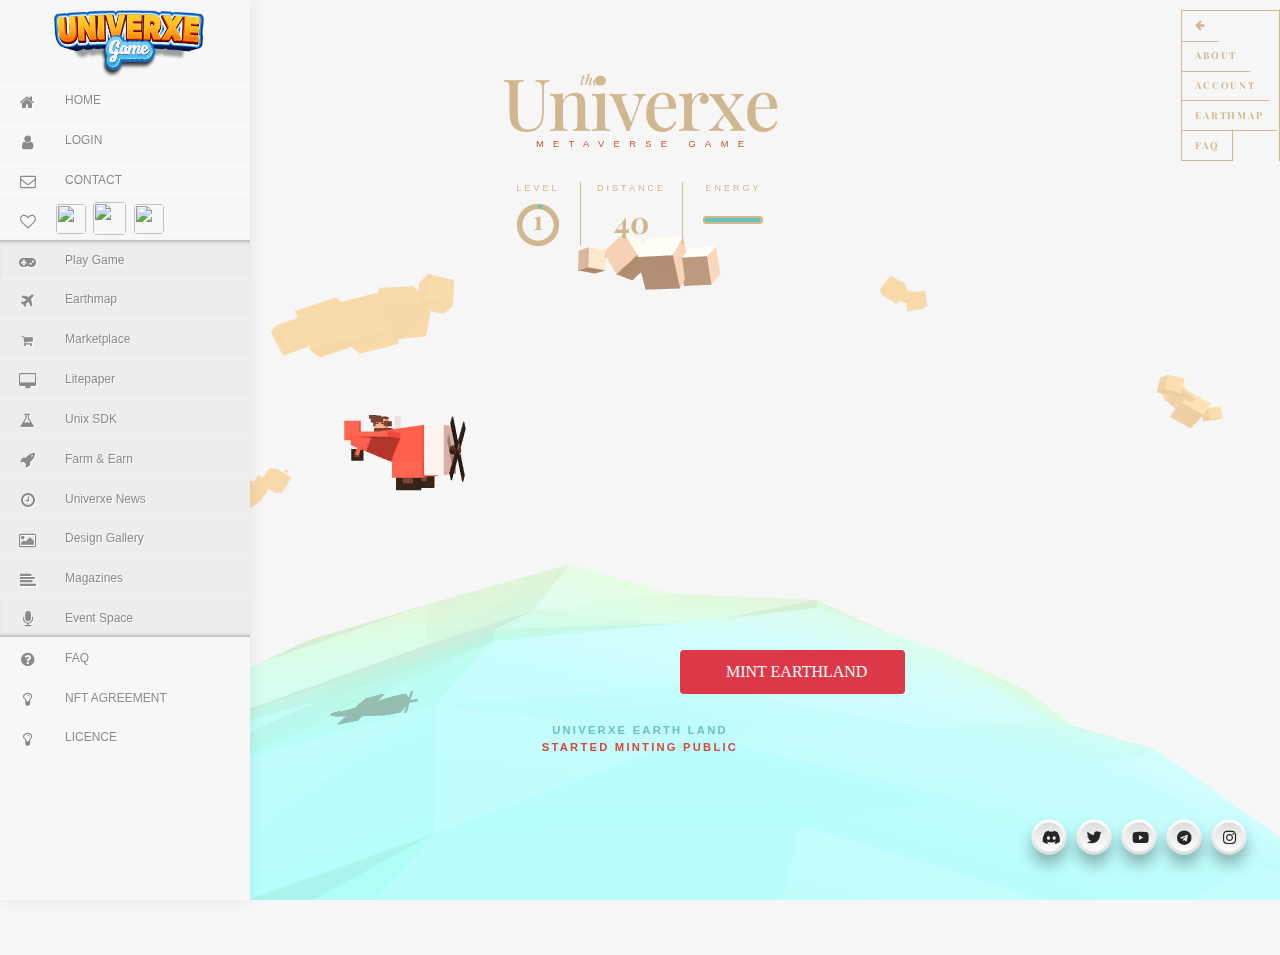
==== index.html @ ec9c9bdd "Update index.html" ====
<!DOCTYPE html>
<html lang="en" >

<head>
 <link rel="stylesheet" href="./styleside.css">

<link rel="stylesheet" href="https://cdnjs.cloudflare.com/ajax/libs/normalize/5.0.0/normalize.min.css">
<link rel="stylesheet" href="./stylecountdown.css">
<link rel="shortcut icon" href="favicon.ico">


<div class="loading wave">

</div>


<link rel="stylesheet" href="loader.min.css">
	<script src="loader.js"></script>


 <script type="text/javascript">
<!--
if (screen.width <= 699) {
document.location = "./mobile";
}
//-->
</script>


<style>
body{overflow:hidden}
h7{color:#fff;font-family:fantasy;font-size:15px}


.title-word {
  animation: color-animation 1s linear infinite;
}

.title-word-1 {
  --color-1: #DF8453;
  --color-2: #3D8DAE;
  --color-3: #E4A9A8;
}

.title-word-2 {
  --color-1: #DBAD4A;
  --color-2: #ACCFCB;
  --color-3: #17494D;
}

.title-word-3 {
  --color-1: #ACCFCB;
  --color-2: #E4A9A8;
  --color-3: #ACCFCB;
}

.title-word-4 {
  --color-1: #3D8DAE;
  --color-2: #DF8453;
  --color-3: #E4A9A8;
}

@keyframes color-animation {
  0%    {color: var(--color-1)}
  32%   {color: var(--color-1)}
  33%   {color: var(--color-2)}
  65%   {color: var(--color-2)}
  66%   {color: var(--color-3)}
  99%   {color: var(--color-3)}
  100%  {color: var(--color-1)}
}

/* Here are just some visual styles. 🖌 */

.container3 {
  display: grid;
  place-items: center;  
  text-align: center;
  height: 100vh
}

.title {
  font-family: "Montserrat", sans-serif;
  font-weight: 800;
  font-size: 0.5vw;
  text-transform: uppercase;position:absolute;top:60%;
}
</style>
 
  
 



</head>
<body>
<div class="loader-body" id="loader"></br></br></br></br></br></br></br></br></br></br></br></br></br><img src="./univerxeloader.gif"width="180" height="105" ></br>

<div class="container3">
  <h2 class="title">
    <span class="title-word title-word-1">Loading</span>
    <span class="title-word title-word-2">Univerxe</span>
    <span class="title-word title-word-3">.</span>
    <span class="title-word title-word-4">.</span>
    <span class="title-word title-word-4">.</span>
  </h2>
</div>

	<div class="loader"></div>
</div>


</body>
<nav class="main-menu">


  
 <div>
 
  </div> 
<div class="settings"></div>
<div class="scrollbar" id="style-1">
      <img src="./img/WITHGAME.png" width="150" height="70" style="margin-left:54px;align-items:center;margin-top:10px">
<ul>
  
<li>                                   
<a href="https://univerxe.io">
<i class="fa fa-home fa-lg"></i>
<span class="nav-text">Home</span>
</a>
</li>   
   
<li>                                 
<a href="./login">
<i class="fa fa-user fa-lg"></i>
<span class="nav-text">Login</span>
</a>
</li>   

    
<li>                                 
<a href="./contact">
<i class="fa fa-envelope-o fa-lg"></i>
<span class="nav-text">Contact</span>
</a>
</li>   
  


 
<li>
<a href="#">
<i class="fa fa-heart-o fa-lg"></i>
                        
<span class="share"> 


<div class="addthis_default_style addthis_32x32_style">
  
<div style="position:absolute;
margin-left: 56px;top:3px;"> 
   
  

  
 <a href="https://www.youtube.com/channel/UC_nDeZQDQQr19UnHxIsxLtw" target="_blank" class="share-popup"><img src="https://findicons.com/files/icons/2794/metro_ui/512/youtube.png" width="30px" height="30px"style="border-radius:4px;margin-right:3px"></a>

   <a href="https://twitter.com/TheUniverxeGame" target="_blank" class="share-popup"><img src="https://pnggrid.com/wp-content/uploads/2021/07/Twitter-Logo-Square.png" width="33px" height="33px" style="border-radius:4px;margin-right:3px"></a>

   


<a href="https://instagram.com/univerxegame" target="_blank" class="share-popup"><img src="https://seeklogo.com/images/I/instagram-logo-3EDAAFAF47-seeklogo.com.png" width="30px" height="30px"style="border-radius:4px;margin-right:3px"></a>   
  
  
  
</div>

                       
                            
                              
                            
                          
                        </span>
                        <span class="twitter"></span>
                        <span class="google"></span>
                        <span class="fb-like">  

                       
                        </span>
                        <span class="nav-text">
                        </span>
                        
                    </a>

</li>
                            

  
  
</li>
<li class="darkerlishadow">




<a href="https://play.univerxe.io">
<i class="fa fa-gamepad fa-lg"></i>
<span class="nav-text">Play Game</span>
</a>
</li>

  

<li class="darkerli">
<a href="./earthmap">
<i class="fa fa-plane fa-lg"></i>
<span class="nav-text">Earthmap</span>
</a>
</li>
  
<li class="darkerli">
<a href="./marketplace">
<i class="fa fa-shopping-cart"></i>
 <span class="nav-text">Marketplace</span>
</a>
</li>
  
  
  
  
  <li class="darkerli">
<a href="http://univerxe.org">
<i class="fa fa-desktop fa-lg"></i>
<span class="nav-text">Litepaper</span>
</a>
</li>
  
  
  
  
  
  
  
  
  
  
  


<li class="darkerli">
<a href="./unix">
<i class="fa fa-flask fa-lg"></i>
<span class="nav-text">Unix SDK</span>
</a>
</li>
  
  
  <li class="darkerli">
<a href="./farm">
<i class="fa fa-rocket fa-lg"></i>
<span class="nav-text">Farm & Earn</span>
</a>
</li>
  
  <li class="darkerli">
<a href="http://medium.com/@univerxe">
<i class="fa fa-clock-o fa-lg"></i>
<span class="nav-text">Univerxe News</span>
</a>
</li>
 
  
  
<li class="darkerli">
<a href="http://univerxe.org/gallery">
<i class="fa fa-picture-o fa-lg"></i>
<span class="nav-text">Design Gallery</span>
</a>
</li>

<li class="darkerli">
<a href="http://univerxe.org/magazine">
<i class="fa fa-align-left fa-lg"></i>
<span class="nav-text">Magazines
</span>
</a>
</li>
  

   
<li class="darkerlishadowdown">


<a href="http://discord.gg/univerxe">
<i class="fa fa-microphone fa-lg"></i>
<span class="nav-text">Event Space</span>
</a>
</li>





  
</ul>

  
<li>
                                   
<a href="./faq">
<i class="fa fa-question-circle fa-lg"></i>
<span class="nav-text">FAQ</span>
</a>
</li>   
    
  
<ul class="logout">
<li>
                   <a href="./agreement">
                         <i class="fa fa-lightbulb-o fa-lg"></i>
                        <span class="nav-text">
                            NFT AGREEMENT 
                        </span>
                        
                    </a>
</li>  
</ul>
	<ul class="logout">
<li>
                   <a href="./license">
                         <i class="fa fa-lightbulb-o fa-lg"></i>
                        <span class="nav-text">
                           Licence 
                        </span>
                        
                    </a>
</li>  
</ul>
        </nav>
        
  

	
	

	<meta name="viewport" content="width=device-width, initial-scale=1"><link rel='stylesheet' href='https://cdnjs.cloudflare.com/ajax/libs/font-awesome/5.15.1/css/all.min.css'>
	
	
<link rel="stylesheet" type="text/css" href="https://netdna.bootstrapcdn.com/font-awesome/4.0.3/css/font-awesome.css" rel="stylesheet">



  <link rel='stylesheet' href='https://cdnjs.cloudflare.com/ajax/libs/twitter-bootstrap/4.4.1/css/bootstrap.min.css'>
<link rel="stylesheet" href="./stylesocial.css">



		<title>Univerxe Game : The Next Level Play to Earn Web3 Game</title>
		<meta name="description" content="Univerxe Game, Aptos Metaverse Game, Aptos NFT, Metaverse" />
		<meta name="keywords" content="Univerxe Game, Aptos Metaverse Game, Aptos NFT, Metaverse" />
		<meta name="author" content="Univerxe Developers" />
		<link rel="shortcut icon" href="favicon.ico">
		<link href='https://fonts.googleapis.com/css?family=Playfair+Display:400,700,700italic' rel='stylesheet' type='text/css'>
		<link rel="stylesheet" type="text/css" href="css/demo.css" />
		<link rel="stylesheet" type="text/css" href="css/game.css" />
		<script type="text/javascript" src="js/TweenMax.min.js"></script>
		<script type="text/javascript" src="js/three.min.js"></script>
		<script type="text/javascript" src="js/game.js" /></script>
		<!--[if IE]>
		  <script src="http://html5shiv.googlecode.com/svn/trunk/html5.js"></script>
		<![endif]-->
		<script type="text/javascript">
var _gaq = _gaq || [];
_gaq.push(['_setAccount', 'UA-7243260-2']);
_gaq.push(['_trackPageview']);
(function() {
var ga = document.createElement('script'); ga.type = 'text/javascript'; ga.async = true;
ga.src = ('https:' == document.location.protocol ? 'https://ssl' : 'http://www') + '.google-analytics.com/ga.js';
var s = document.getElementsByTagName('script')[0]; s.parentNode.insertBefore(ga, s);
})();
</script>


<audio autoplay="true" src="./bg.mp3"> 
</audio>



	</head>
	<body>
	
	
	
	


		<magic><a href="https://www.launchmynft.io/collections/0x5ed8a4244fb0a12dc7ace3d8dcc17563d745eb2a09d9c426332c416dd5b4e99c/cJtHOXqK4tEqIKJDMIUf">&nbsp;&nbsp;&nbsp;&nbsp;&nbsp;&nbsp;&nbsp;&nbsp;&nbsp;MINT EARTHLAND&nbsp;&nbsp;&nbsp;&nbsp;&nbsp;&nbsp;&nbsp;</a></magic>
			
					

			<style>
			magic{;z-index:9;font-family:fantasy;}
			magic a{font-size:16px;background-image: linear-gradient(315deg, #4dccc6 0%, #96e4df 74%);background:#db3947;padding:10px;border-radius:4px;color:#fff;z-index:9;position:absolute;margin-top:650px;margin-left:680px;transition: all 0.9s ease;border:0px solid #fff;}
			magic a:hover{background:#ba2935;text-decoration:none;color:#ffk;transition: all 0.9s ease;}

}
			</style>
	
	
	
	<!-- partial:index.partial.html -->
<script>console.clear();</script>
<!-- partial -->
  <script src='https://cdn.rawgit.com/vuejs/vue/v1.0.24/dist/vue.js'></script>
<script src='https://cdnjs.cloudflare.com/ajax/libs/moment.js/2.15.1/moment.min.js'></script><script  src="./scriptcountdown.js"></script>
	

	
	
	
	
	
	
		<div class="game-holder" id="gameHolder">
		<img src="img/WITHGAME.png" width="0" height="0">
		

	
		
		
		
			<div class="header">
			
				<h1><span>the</span>Univerxe</h1>
				<h2>Metaverse Game</h2>
				<div class="score" id="score">
					<div class="score__content" id="level">
						<div class="score__label">level</div>
						<div class="score__value score__value--level" id="levelValue">1</div>
						<svg class="level-circle" id="levelCircle" viewbox="0 0 200 200">
							<circle id="levelCircleBgr" r="80" cx="100" cy="100" fill="none" stroke="#d1b790" stroke-width="24px" />
							<circle id="levelCircleStroke" r="80" cx="100" cy="100" fill="none" #f25346 stroke="#68c3c0" stroke-width="14px" stroke-dasharray="502" />
						</svg>
					</div>
					<div class="score__content" id="dist">
						<div class="score__label">distance</div>
						<div class="score__value score__value--dist" id="distValue">000</div>
					</div>
					<div class="score__content" id="energy">
						<div class="score__label">energy</div>
						<div class="score__value score__value--energy" id="energyValue">
							<div class="energy-bar" id="energyBar"></div>
						</div>
					</div>
				</div>
			</div>
			<div class="world" id="world"></div></br></br>
			<div class="message message--replay" id="replayMessage">YOU ARE LOST </div>
			<div class="message message--instructions" id="instructions">UNIVERXE EARTH LAND<span>STARTED MINTING PUBLIC
			</span></div>
			

		
			
			
<!-- partial:index.partial.html -->
<paru>
<ul>
  <li><a href="https://discord.gg/univerxe"><i class="fab fa-discord" aria-hidden="true"></i></a></li>
  <li><a href="https://twitter.com/TheUniverxeGame"><i class="fab fa-twitter" aria-hidden="true"></i></a></li>
  <li><a href="https://www.youtube.com/channel/UC_nDeZQDQQr19UnHxIsxLtw"><i class="fab fa-youtube" aria-hidden="true"></i></a></li>
  <li><a href="#"><i class="fab fa-telegram" aria-hidden="true"></i></a></li>
  <li><a href="https://instagram.com/univerxegame"><i class="fab fa-instagram" aria-hidden="true"></i></a></li>
</ul></paru>
<!-- partial -->





		</div>
		<!-- Demo links -->
		<nav class="meta">
			<a class="codrops-icon codrops-icon--prev" href="http://univerxe.io" title="Previous Demo"><span>Previous Demo</span></a>
			
			<a class="demo-link" href="https://univerxe.org">ABOUT</a>
			<a class="demo-link" href="./login">ACCOUNT</a>
			
			<a class="demo-link" href="./earthmap">EARTHMAP</a>
			<a class="demo-link" href="./faq">FAQ</a>
		</nav>
		<div class="partisan">
			
			
				
				<h5 class="partisan__title">© 2022 UNIVERXE.IO</h5>
			</a>
		</div>
	</body>
</html>
---- styleside.css ----
body
{
  margin:0px;
  padding:0px;
	font-family: "Open Sans", arial;
	background:url('https://static.tumblr.com/94eb957a00fd03c0c2f7d26decd71578/u1rhacw/osAmyyh1q/tumblr_static_tumblr_static_gaussian_blur_gradient_desktop_1680x943_wallpaper-393751.jpg');
	color:#fff;
	font-weight:300;

}


@import url(//netdna.bootstrapcdn.com/font-awesome/4.0.3/css/font-awesome.css);
}
@import url(https://fonts.googleapis.com/css?family=Titillium+Web:300);

.logo{
  
}

.settings {
  
  
  float:left;
  background:url( https://s3.postimg.org/bqfooag4z/startific.jpg);
  background-repeat:no-repeat;
  width:250px;
  margin:0px;
 text-align: center;
font-size:20px;
font-family: 'Strait', sans-serif;

}






/* ScrolBar  */
.scrollbar
{

height: 90%;
width: 100%;
overflow-y: hidden;
overflow-x: hidden;
}

.scrollbar:hover
{

height: 90%;
width: 100%;
overflow-y: scroll;
overflow-x: hidden;
}

/* Scrollbar Style */ 



#style-1::-webkit-scrollbar-track
{
border-radius: 2px;
}

#style-1::-webkit-scrollbar
{
width: 5px;
background-color: #F7F7F7;
}

#style-1::-webkit-scrollbar-thumb
{
border-radius: 10px;
-webkit-box-shadow: inset 0 0 6px rgba(0,0,0,.3);
background-color: #BFBFBF;
}
/* Scrollbar End */ 




.fa-lg {
font-size: 1em;
  
}
.fa {
position: relative;
display: table-cell;
width: 55px;
height: 36px;
text-align: center;
top:12px; 
font-size:20px;

}



.main-menu:hover, nav.main-menu.expanded {
width:250px;
overflow:hidden;
opacity:1;

}

.main-menu {
background:#F7F7F7;
position:fixed;
top:0;
bottom:0;
height:100%;
left:0;
width:55px;
overflow:hidden;
-webkit-transition:width .2s linear;
transition:width .2s linear;
-webkit-transform:translateZ(0) scale(1,1);
box-shadow: 1px 0 15px rgba(0, 0, 0, 0.07);
  opacity:0.3;
  z-index:99;
}
.main-menu  img{opacity:1;}

.main-menu>ul {
margin:7px 0;

}

.main-menu li {
position:relative;
display:block;
width:250px;
  


}

.main-menu li>a {
position:relative;
width:255px;
display:table;
border-collapse:collapse;
border-spacing:0;
color:#8a8a8a;
font-size: 12px;
text-decoration:none;
-webkit-transform:translateZ(0) scale(1,1);
-webkit-transition:all .14s linear;
transition:all .14s linear;
font-family: 'Strait', sans-serif;
border-top:1px solid #f2f2f2;

text-shadow: 1px 1px 1px  #fff;  
}



.main-menu .nav-icon {
  
position:relative;
display:table-cell;
width:55px;
height:36px;
text-align:center;
vertical-align:middle;
font-size:18px;

}

.main-menu .nav-text  {
   
position:relative;
display:table-cell;
vertical-align:middle;
width:190px;
font-family: 'Titillium Web', sans-serif;
}

.main-menu .share {
}



.main-menu .fb-like {

left: 180px;
position:absolute;
top: 15px;
}

.main-menu>ul.logout {
position:absolute;
left:0;
bottom:0;
  
}

.no-touch .scrollable.hover {
overflow-y:hidden;

}

.no-touch .scrollable.hover:hover {
overflow-y:auto;
overflow:visible;
  
}


/* Logo Hover Property */


.settings:hover, settings:focus {   
  background:url( https://s17.postimg.org/74cl7s05b/logo_hover.jpg);
  -webkit-transition: all 0.2s ease-in-out, width 0, height 0, top 0, left 0;
-moz-transition: all 0.2s ease-in-out, width 0, height 0, top 0, left 0;
-o-transition: all 0.2s ease-in-out, width 0, height 0, top 0, left 0;
transition: all 0.2s ease-in-out, width 0, height 0, top 0, left 0; 
}

.settings:active, settings:focus {   
  background:url( https://s3.postimg.org/bqfooag4z/startific.jpg);
  -webkit-transition: all 0.1s ease-in-out, width 0, height 0, top 0, left 0;
-moz-transition: all 0.1s ease-in-out, width 0, height 0, top 0, left 0;
-o-transition: all 0.1s ease-in-out, width 0, height 0, top 0, left 0;
transition: all 0.1s ease-in-out, width 0, height 0, top 0, left 0; 
}


a:hover,a:focus {
text-decoration:none;
border-left:0px solid #F7F7F7;



}

nav {
-webkit-user-select:none;
-moz-user-select:none;
-ms-user-select:none;
-o-user-select:none;
user-select:none;
  
}

nav ul,nav li {
outline:0;
margin:0;
padding:0;
text-transform: uppercase;
}




/* Darker element side menu Start*/


.darkerli
{
background-color:#ededed;
text-transform:capitalize;  
}

.darkerlishadow
{
background-color:#ededed;
text-transform:capitalize;  
-webkit-box-shadow: inset 0px 5px 5px -4px rgba(50, 50, 50, 0.55);
-moz-box-shadow:    inset 0px 5px 5px -4px rgba(50, 50, 50, 0.55);
box-shadow:         inset 0px 5px 5px -4px rgba(50, 50, 50, 0.55);
}


.darkerlishadowdown
{
background-color:#ededed;
text-transform:capitalize;  
-webkit-box-shadow: inset 0px -4px 5px -4px rgba(50, 50, 50, 0.55);
-moz-box-shadow:    inset 0px -4px 5px -4px rgba(50, 50, 50, 0.55);
box-shadow:         inset 0px -4px 5px -4px rgba(50, 50, 50, 0.55);
}

/* Darker element side menu End*/




.main-menu li:hover>a,nav.main-menu li.active>a,.dropdown-menu>li>a:hover,.dropdown-menu>li>a:focus,.dropdown-menu>.active>a,.dropdown-menu>.active>a:hover,.dropdown-menu>.active>a:focus,.no-touch .dashboard-page nav.dashboard-menu ul li:hover a,.dashboard-page nav.dashboard-menu ul li.active a {
color:#fff;
background-color:#00bbbb;
text-shadow: 0px 0px 0px; 
}
.area {
float: left;
background: #e2e2e2;
width: 100%;
height: 100%;
}
@font-face {
  font-family: 'Titillium Web';
  font-style: normal;
  font-weight: 300;
  src: local('Titillium WebLight'), local('TitilliumWeb-Light'), url(http://themes.googleusercontent.com/static/fonts/titilliumweb/v2/anMUvcNT0H1YN4FII8wpr24bNCNEoFTpS2BTjF6FB5E.woff) format('woff');
}
---- stylecountdown.css ----
.flip-clock {
  text-align: center;
  perspective: 600px;
  margin: 0 auto;position:absolute;margin-top:608px;margin-left:678px;
}
.flip-clock *,
.flip-clock *:before,
.flip-clock *:after {
  box-sizing: border-box;
}
.flip-clock__piece {
  display: inline-block;
  margin: 0 0.2vw;
}
@media (min-width: 1000px) {
  .flip-clock__piece {
    margin: 0 5px;
  }
}
.flip-clock__slot {
  font-size: 1rem;
  line-height: 1.5;
  display: block;
  /*
  //position: relative;
  //top: -1.6em;
  z-index: 10;
  //color: #FFF;
*/
}
.flip-card {
  display: block;
  position: relative;
  padding-bottom: 0.72em;
  font-size: 2.25rem;
  line-height: 0.95;
}
@media (min-width: 1000px) {
  .flip-clock__slot {
    font-size: 0.5rem;color:#134
  }
  .flip-card {
    font-size: 1.2rem;color:#fff
  }
}
/*////////////////////////////////////////*/
.flip-card__top,
.flip-card__bottom,
.flip-card__back-bottom,
.flip-card__back::before,
.flip-card__back::after {
  display: block;
  height: 0.72em;
  color: #ccc;
  background: #222;
  padding: 0.23em 0.25em 0.4em;
  border-radius: 0.15em 0.15em 0 0;
  backface-visiblity: hidden;
  transform-style: preserve-3d;
  width: 1.8em;
}
.flip-card__bottom,
.flip-card__back-bottom {
  color: #FFF;
  position: absolute;
  top: 50%;
  left: 0;
  border-top: solid 1px #000;
  background: #393939;
  border-radius: 0 0 0.15em 0.15em;
  pointer-events: none;
  overflow: hidden;
  z-index: 2;
}
.flip-card__back-bottom {
  z-index: 1;
}
.flip-card__bottom::after,
.flip-card__back-bottom::after {
  display: block;
  margin-top: -0.72em;
}
.flip-card__back::before,
.flip-card__bottom::after,
.flip-card__back-bottom::after {
  content: attr(data-value);
}
.flip-card__back {
  position: absolute;
  top: 0;
  height: 100%;
  left: 0%;
  pointer-events: none;
}
.flip-card__back::before {
  position: relative;
  overflow: hidden;
  z-index: -1;
}
.flip .flip-card__back::before {
  z-index: 1;
  -webkit-animation: flipTop 0.3s cubic-bezier(0.37, 0.01, 0.94, 0.35);
          animation: flipTop 0.3s cubic-bezier(0.37, 0.01, 0.94, 0.35);
  -webkit-animation-fill-mode: both;
          animation-fill-mode: both;
  transform-origin: center bottom;
}
.flip .flip-card__bottom {
  transform-origin: center top;
  -webkit-animation-fill-mode: both;
          animation-fill-mode: both;
  -webkit-animation: flipBottom 0.6s cubic-bezier(0.15, 0.45, 0.28, 1);
          animation: flipBottom 0.6s cubic-bezier(0.15, 0.45, 0.28, 1);
}
@-webkit-keyframes flipTop {
  0% {
    transform: rotateX(0deg);
    z-index: 2;
  }
  0%,
  99% {
    opacity: 1;
  }
  100% {
    transform: rotateX(-90deg);
    opacity: 0;
  }
}
@keyframes flipTop {
  0% {
    transform: rotateX(0deg);
    z-index: 2;
  }
  0%,
  99% {
    opacity: 1;
  }
  100% {
    transform: rotateX(-90deg);
    opacity: 0;
  }
}
@-webkit-keyframes flipBottom {
  0%,
  50% {
    z-index: -1;
    transform: rotateX(90deg);
    opacity: 0;
  }
  51% {
    opacity: 1;
  }
  100% {
    opacity: 1;
    transform: rotateX(0deg);
    z-index: 5;
  }
}
@keyframes flipBottom {
  0%,
  50% {
    z-index: -1;
    transform: rotateX(90deg);
    opacity: 0;
  }
  51% {
    opacity: 1;
  }
  100% {
    opacity: 1;
    transform: rotateX(0deg);
    z-index: 5;
  }
}
---- loader.min.css ----
.loader-body{width:100%;height:100vh;background-color:#fac9bb;z-index:99999999;position:fixed;z-index:9999;visibility:visible;top:0;left:0;text-align:center;justify-content:center;align-content:center;transition:1s all}.loader{z-index:9999999;width:0px;height:0px;border:0px solid #fff;border-radius:50%;position:fixed;
	/*change color of border*/ border-top-color:red;transform:translate(-50%,-50%);top:50%;left:50%;-webkit-animation:1s spin infinite linear;-o-animation:1s spin infinite linear;animation:1s spin infinite linear}.loader-body.done{visibility:hidden;opacity:0}@keyframes spin{from{transform:translate(-50%,-50%) rotate(0)}to{transform:translate(-50%,-50%) rotate(360deg)}}
---- stylesocial.css ----
paru ul {
  position:fixed;
  top:93%;
  left:89%;
  transform: translate(-50%, -50%);
  margin:0;
  padding:0;
  display:flex;
}

paru ul li {
  list-style: none;
}

paru ul li a {
  position: relative;
  width:35px;
  height:35px;
  display:block;
  text-align:center;
  margin:0 5px;
  border-radius: 50%;
  padding: 3px;
  box-sizing: border-box;
  text-decoration:none;
  box-shadow: 0 10px 15px rgba(0,0,0,0.3);
  background: linear-gradient(0deg, #ddd, #fff);
  transition: .5s;font-size:10px;
}

paru ul li a:hover {
  box-shadow: 0 2px 5px rgba(0,0,0,0.3);
  text-decoration:none;
}

paru ul li a .fab {
  widht: 100%;
  height:100%;
  display:block;
  background: linear-gradient(0deg, #fff, #ddd);
  border-radius: 50%;
  padding:7px;
  font-size:15px;
  color: #262626;
  transition: .5s;
}

paru ul li:nth-child(1) a:hover .fab {
  color: #3b5998;
}

paru ul li:nth-child(2) a:hover .fab {
  color: #00aced;
}

paru ul li:nth-child(3) a:hover .fab {
  color: #dd4b39;
}

paru ul li:nth-child(4) a:hover .fab {
  color: #007bb6;
}

paru ul li:nth-child(5) a:hover .fab {
  color: #e4405f;
}
---- css/demo.css ----
@font-face {
	font-family: 'codropsicons';
	font-weight: normal;
	font-style: normal;
	src: url('../fonts/codropsicons/codropsicons.eot');
	src: url('../fonts/codropsicons/codropsicons.eot?#iefix') format('embedded-opentype'), url('../fonts/codropsicons/codropsicons.woff') format('woff'), url('../fonts/codropsicons/codropsicons.ttf') format('truetype'), url('../fonts/codropsicons/codropsicons.svg#codropsicons') format('svg');
}

*,
*::after,
*::before {
	-webkit-box-sizing: border-box;
	box-sizing: border-box;
}

body {
	font-family: 'Avenir Next', Avenir, 'Helvetica Neue', Helvetica, Arial, sans-serif;
	margin: 0;
	color: #444;
	background: #f6f6f6;
}

a {
	text-decoration: none;
	color: #d1b790;
	outline: none;
}

a:hover,
a:focus {
	color: #bba077;
	outline: none;
}


/* Top Navigation Style */

.meta {
	font-size: 0.60em;
	line-height: 1;
	position: absolute;
	top: 1em;
	left: 123em;
	display: -webkit-flex;
	display: flex;
	-webkit-flex-wrap: wrap;
	flex-wrap: wrap;
	white-space: nowrap;
	border-top: 1px solid #d1b790;
}

.meta::after {
	content: '';
	position: absolute;
	top: 0;
	right: 0;
	width: 1px;
	height: 100%;
	background: #d1b790;
}

.meta a {
	display: block;
	padding: 1em 1.35em;
	border: 1px solid #d1b790;
	border-top: 0;
}
.meta a:hover{text-decoration:none;font-weight:bold}


.meta a:not(:last-child) {
	border-right: 0;
}

.codrops-icon {
	width: 4em;
}

.codrops-icon span {
	display: none;
}

.codrops-icon::before {
	font-family: 'codropsicons';
	font-size: 1.15em;
	font-weight: normal;
	font-style: normal;
	font-variant: normal;
	line-height: 1;
	text-transform: none;
	speak: none;
	-webkit-font-smoothing: antialiased;
}

.codrops-icon--drop::before {
	content: '\e001';
	color: #09c;
}

.codrops-icon--prev::before {
	content: '\e004';
}


/* Demo links */

.demo-link {
	font-family: 'Playfair Display';
	font-weight: bold;
	text-align: center;
	letter-spacing: 0.2em;
	text-transform: uppercase;
}

.demo-link--current {
	color: #bba077;
}

@media screen and (max-width:40em) {
	.meta {
		right: 1em;
	}
	.demo-link {
		-webkit-flex: 1;
		flex: 1;
	}
}

/* Styles for sponsor */
body #cdawrap { top: auto; right: auto; bottom: 12px; left: 12px; border: 1px solid #d1b790; background: none; }
.partisan { position: absolute; bottom: 0; left: 0; width: 32em; padding: 2.5em 4.5em 1.5em 4.5em; }
.partisan__bg { position: absolute; bottom: 0; left: 0; width: 100%; height: 100%; pointer-events: none; opacity: 0.5; }
.partisan__link { position: relative; display: -webkit-flex; display: flex; -webkit-justify-content: center; justify-content: center; -webkit-align-items: center; align-items: center; }
.partisan__img, .partisan__title { opacity: 0.85; -webkit-transition: opacity 0.1s; transition: opacity 0.1s; }
.partisan__link:hover .partisan__img, .partisan__link:hover .partisan__title { opacity: 1; }
.partisan__img { max-width: 42%; }
.partisan__title { font-family: system-ui;  position: relative; margin: 0.5em 0 0 0.85em; color: #fff;font-size:10px }
.partisan__title::before { content: 'Sponsored by:'; font-size: 0.5em; font-weight: bold; position: absolute; bottom: 100%; left: 0; padding: 0 0 1em 0; letter-spacing: 0.25em; text-transform: uppercase; color: #95a534; }
@media screen and (max-width:80em) {
	.partisan { font-size: 76%; }
	.partisan__title::before { font-size: 0.25em; }
}
@media screen and (max-width:60em) {
	.game-holder .message--instructions { bottom: 5.5em; }
	.partisan { width: 100%; height: auto; padding: 1.75em 0.5em 0.5em; text-align: center; background: rgba(190, 215, 48, 0.5); }
	.partisan__bg { display: none; }
	.partisan__img { display: none; }
	.partisan__title { margin: 0; }
	.partisan__title::before { width: 100%; padding: 0 0 0.25em; }
}
---- css/game.css ----
.game-holder {
	
	width: 100%;
	height: 100%;
	
	background: url("https://mir-s3-cdn-cf.behance.net/project_modules/fs/00e5e810218663.58bec04f061fd.jpg")no-repeat   ;
	  -webkit-background-size: cover;
  -moz-background-size: cover;
  -o-background-size: cover;
  background-size: cover;z-index:99999
  
}
.game-holder img{margin-top:15px;margin-left:15px;position:absolute;}
.world {
	
	overflow: hidden;
	width: 100%;
	height: 100%;
	z-index:0;
}

.header {
	position: absolute;
	top: 8vh;
	left: 0;
	width: 100%;
	text-align: center;
	pointer-events: none;
}

.header h1 {
	font-family: 'Playfair Display';
	font-size: 4.5em;
	line-height: 1;
	margin: 0;
	letter-spacing: -0.025em;
	color: #d1b790;
}

.header h1 span {
	font-size: 0.2em;
	font-style: italic;
	display: block;
	margin: 0 0 -1.5em -7em;
	letter-spacing: 0px;
}

.header h2 {
	font-size: 0.585em;
	margin: 0.25em 0;
	white-space: nowrap;
	text-indent: 1em;
	letter-spacing: 1em;
	text-transform: uppercase;
	color: #d6483b;
}

.score {
	width: 100%;
	margin: 2em 0 0;
	text-align: center;
	white-space: nowrap;
}

.score__content {
	position: relative;
	display: inline-block;
	padding: 0 1em;
	vertical-align: top;
}

.score__content:nth-child(2) {
	border-right: 1px solid #d1b790;
	border-left: 1px solid #d1b790;
}

.score__label {
	font-size: 9px;
	position: relative;
	margin: 0 0 0.5em 0;
	text-align: center;
	letter-spacing: 3px;
	text-transform: uppercase;
	color: #d1b790;
}

.score__value {
	font-family: 'Playfair Display';
	font-weight: bold;
	color: #d1b790;
}

.score__value--level {
	font-size: 26px;
}

.score__value--dist {
	font-size: 30px;
}

.level-circle {
	position: absolute;
	left: 50%;
	width: 46px;
	margin: -37px 0 0 -23px;
	-webkit-transform: rotate(-90deg);
	transform: rotate(-90deg);
}

.score__value--energy {
	position: relative;
	width: 60px;
	height: 8px;
	margin-top: 20px;
	border-radius: 3px;
	background-color: #d1b790;
}

.energy-bar {
	position: absolute;
	top: 0;
	right: 0;
	bottom: 0;
	left: 0;
	margin: 2px;
	background-color: #f25346;
	-webkit-animation-name: none;
	animation-name: none;
	-webkit-animation-duration: 150ms;
	animation-duration: 150ms;
	-webkit-animation-iteration-count: infinite;
	animation-iteration-count: infinite;
}

.message {
	font-weight: bold;
	position: absolute;
	left: 0;
	width: 100%;
	text-align: center;
	text-transform: uppercase;
	pointer-events: none;
}

.message--replay {
	font-size: 1.15vw;
	bottom: 40vh;
	display: none;
	text-indent: 0.5em;
	letter-spacing: 0.5em;
	color: #d1b790;
}

.message--instructions {
	
	font-size: 0.70em;
	bottom: 16vh;
	letter-spacing: 0.2em;
	color: #68c3c0;
}

.message--instructions span {
	display: block;
	color: #d6483b;
	white-space: nowrap;
}

@-webkit-keyframes blinking {
	0% { opacity: 1; }
	50% { opacity: 0; }
	100% { opacity: 1; }
}

@keyframes blinking {
	0% { opacity: 1; }
	50% { opacity: 0; }
	100% { opacity: 1; }
}

@media screen and (max-width: 40em) {
	.header {
		font-size: 0.75em;
		top: 6.5em;
	}
	.header h2 {
		letter-spacing: 0.65em;
	}
}
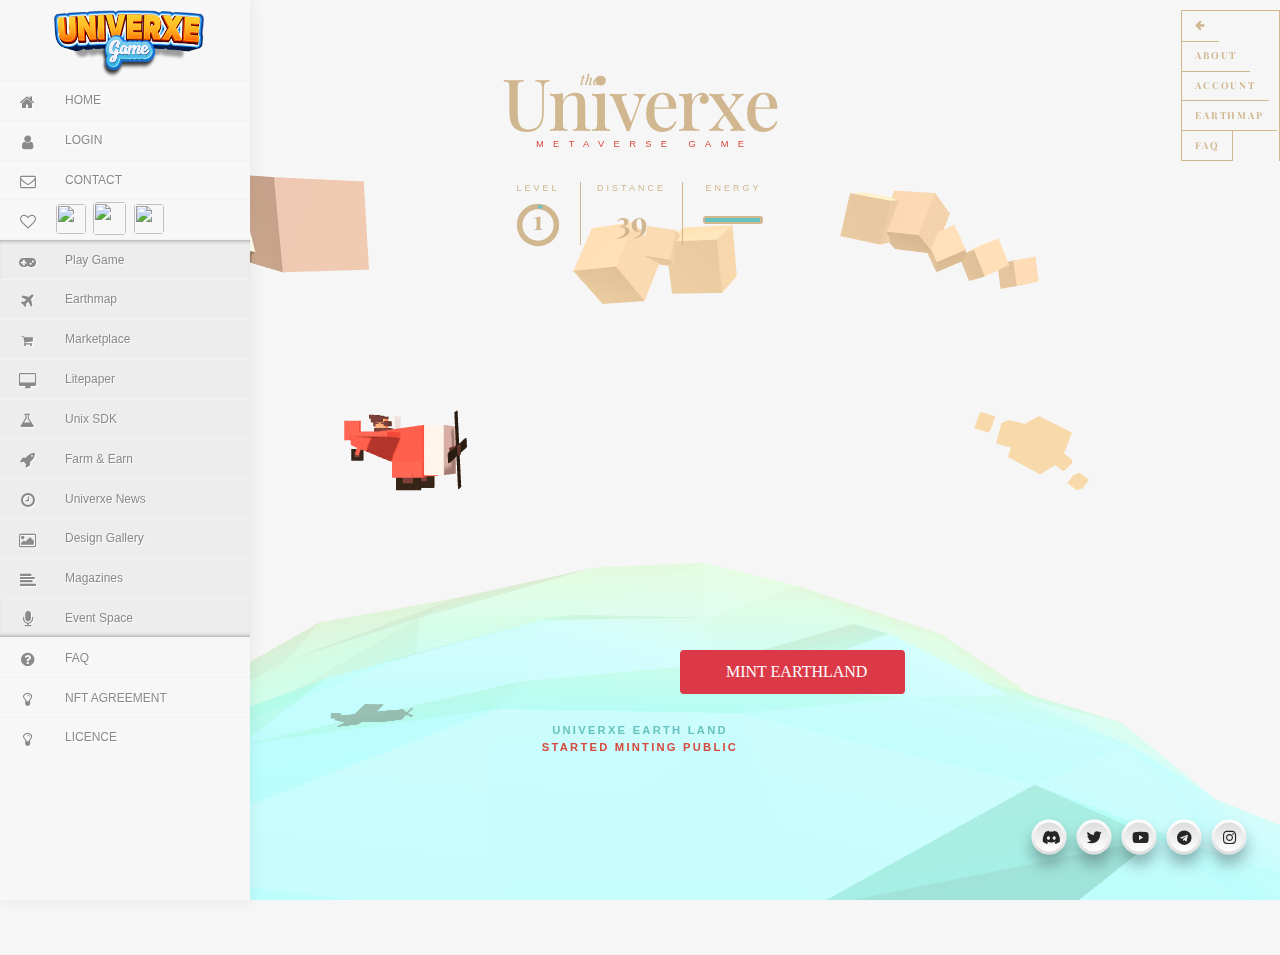
==== commit a16b3fa3: "Update index.html" ====
--- a/index.html
+++ b/index.html
@@ -414,7 +414,7 @@
 <script>console.clear();</script>
 <!-- partial -->
   <script src='https://cdn.rawgit.com/vuejs/vue/v1.0.24/dist/vue.js'></script>
-<script src='https://cdnjs.cloudflare.com/ajax/libs/moment.js/2.15.1/moment.min.js'></script><script  src="./scriptcountdown.js"></script>
+<script src='https://cdnjs.cloudflare.com/ajax/libs/moment.js/2.15.1/moment.min.js'></script>
 	
 
 	
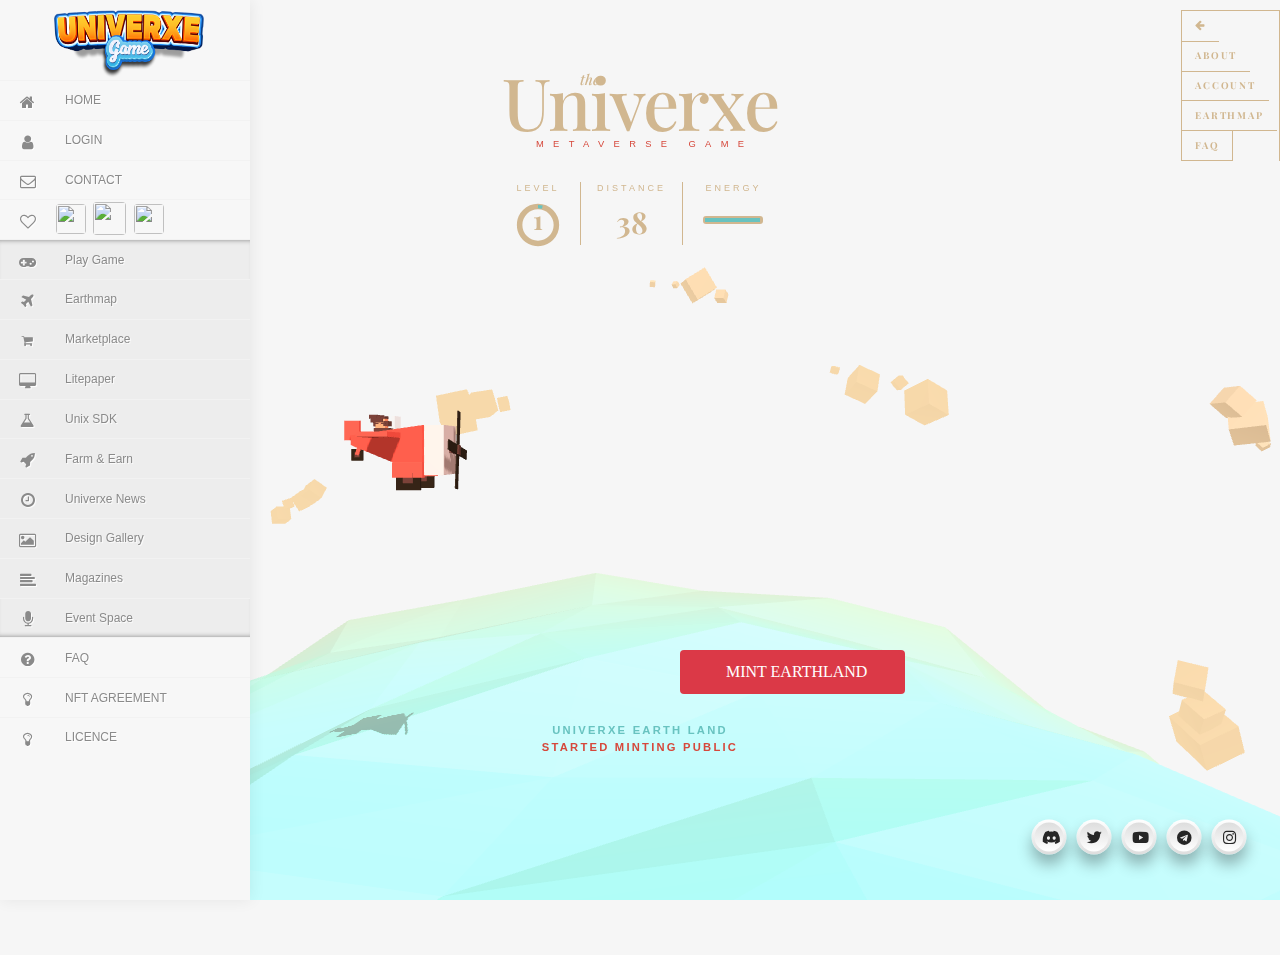
==== commit 1258124a: "Update index.html" ====
--- a/index.html
+++ b/index.html
@@ -458,7 +458,7 @@
 			</div>
 			<div class="world" id="world"></div></br></br>
 			<div class="message message--replay" id="replayMessage">YOU ARE LOST </div>
-			<div class="message message--instructions" id="instructions">UNIVERXE EARTH LAND<span>STARTED MINTING PUBLIC
+			<div class="message message--instructions" id="instructions"><br><br><br><br>UNIVERXE EARTH LAND<span>STARTED MINTING PUBLIC
 			</span></div>
 			
 
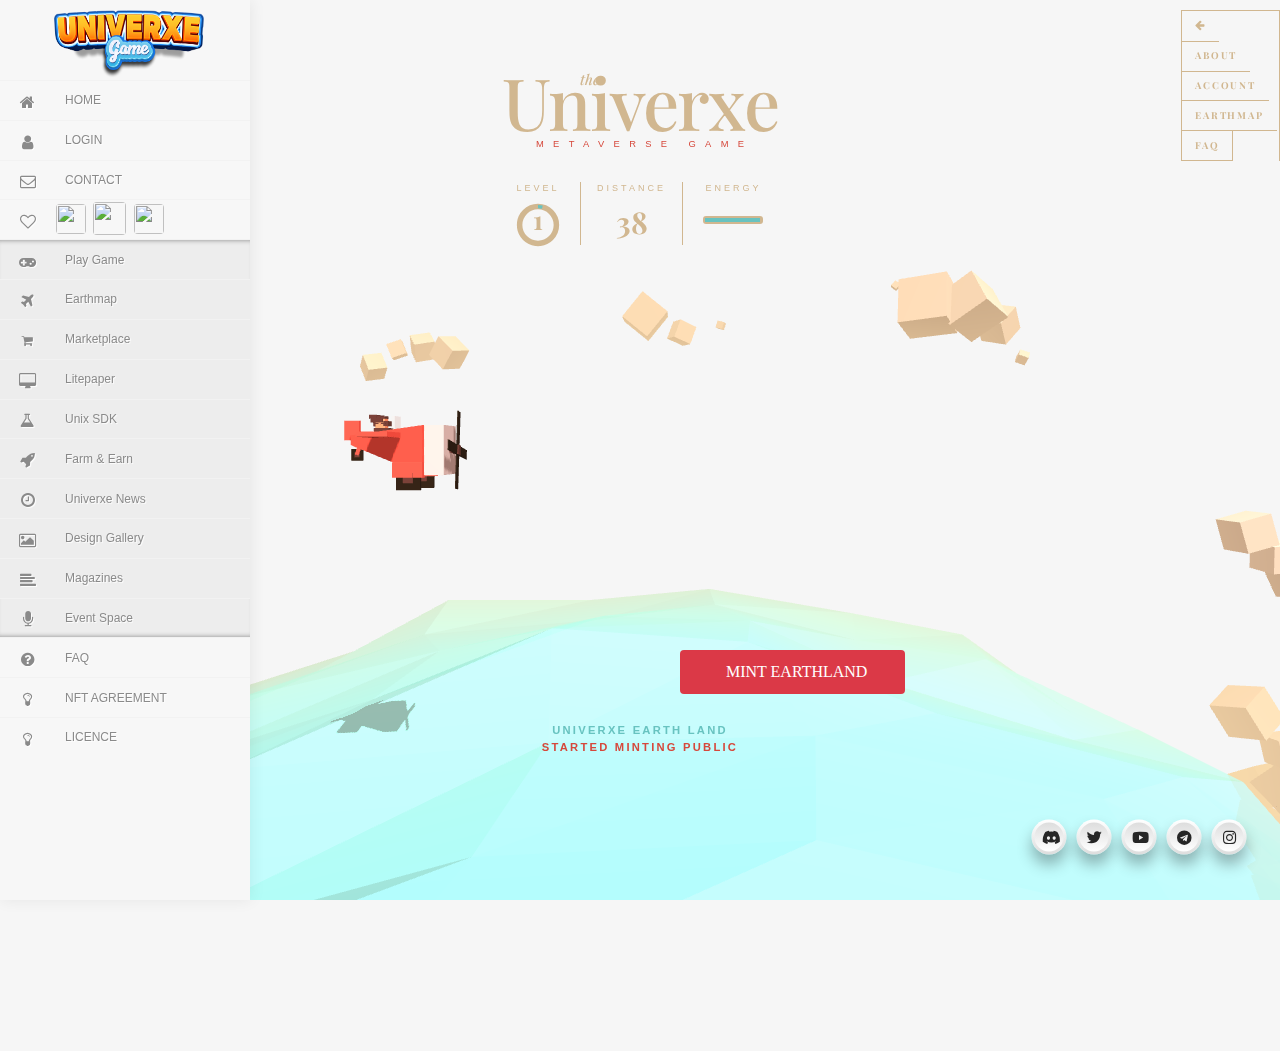
==== commit 0f53512c: "Update index.html" ====
--- a/index.html
+++ b/index.html
@@ -457,7 +457,7 @@
 				</div>
 			</div>
 			<div class="world" id="world"></div></br></br>
-			<div class="message message--replay" id="replayMessage">YOU ARE LOST </div>
+			<div class="message message--replay" id="replayMessage">YOU ARE LOST </div><br><br><br><br>
 			<div class="message message--instructions" id="instructions"><br><br><br><br>UNIVERXE EARTH LAND<span>STARTED MINTING PUBLIC
 			</span></div>
 			
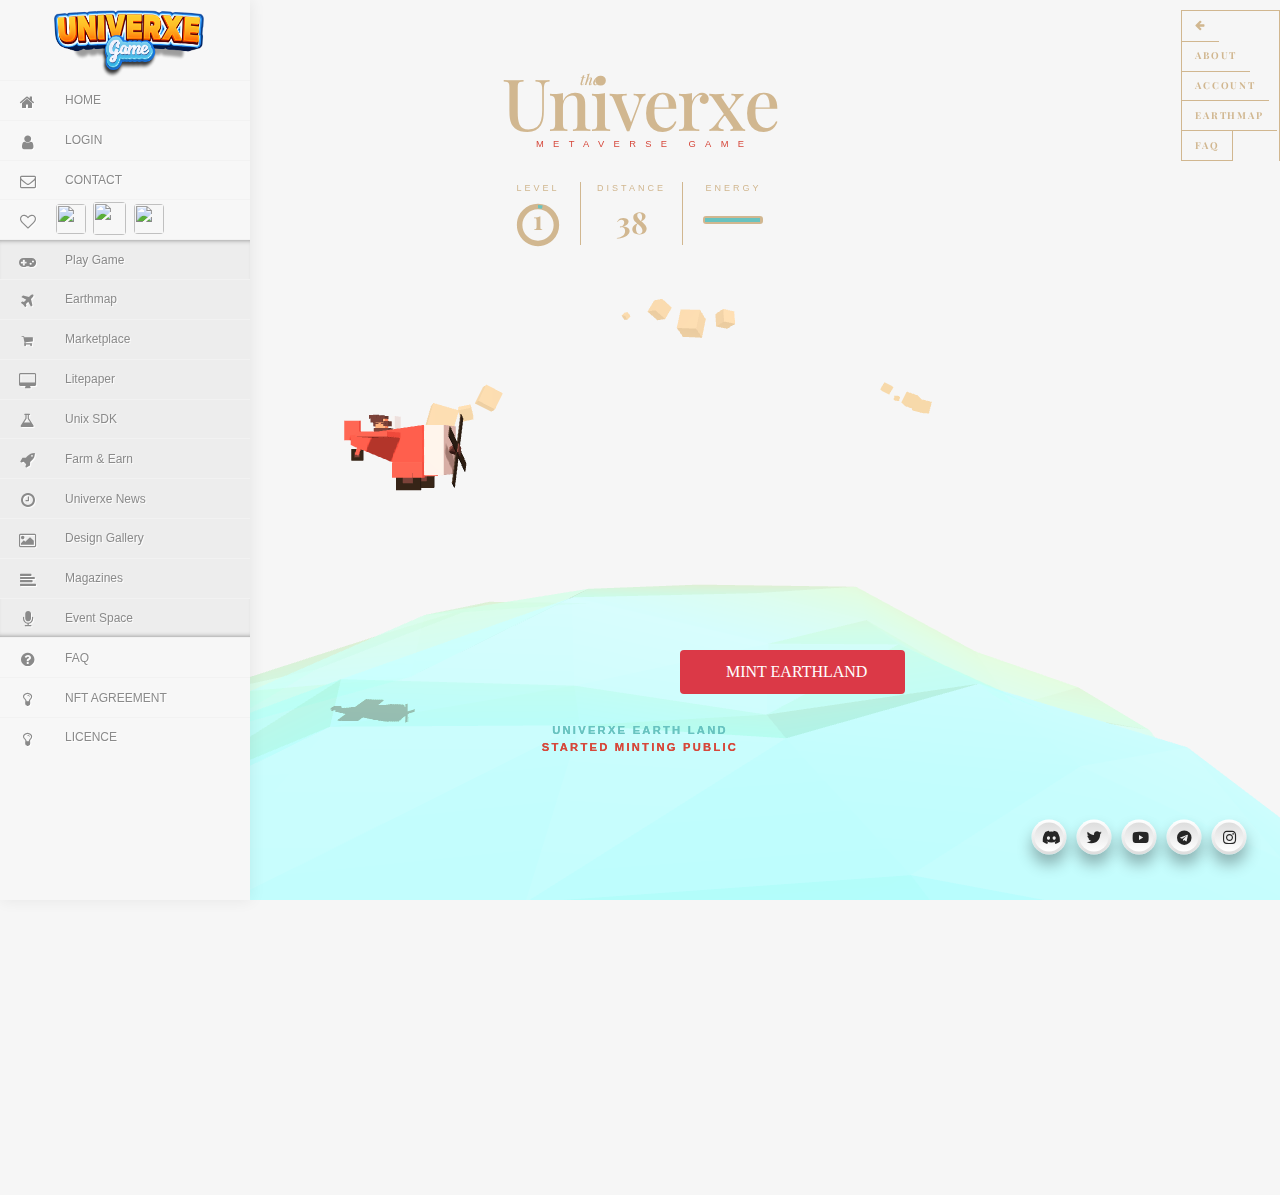
==== commit b80ea6f7: "Update index.html" ====
--- a/index.html
+++ b/index.html
@@ -456,12 +456,15 @@
 					</div>
 				</div>
 			</div>
-			<div class="world" id="world"></div></br></br>
+			<div class="world" id="world" visibility="hidden"></div></br></br>
 			<div class="message message--replay" id="replayMessage">YOU ARE LOST </div><br><br><br><br>
 			<div class="message message--instructions" id="instructions"><br><br><br><br>UNIVERXE EARTH LAND<span>STARTED MINTING PUBLIC
 			</span></div>
 			
-
+<div class="world" id="world"></div></br></br>
+			<div class="message message--replay" id="replayMessage">YOU ARE LOST </div><br><br><br><br>
+			<div class="message message--instructions" id="instructions"><br><br><br><br>UNIVERXE EARTH LAND<span>STARTED MINTING PUBLIC
+			</span></div>
 		
 			
 			
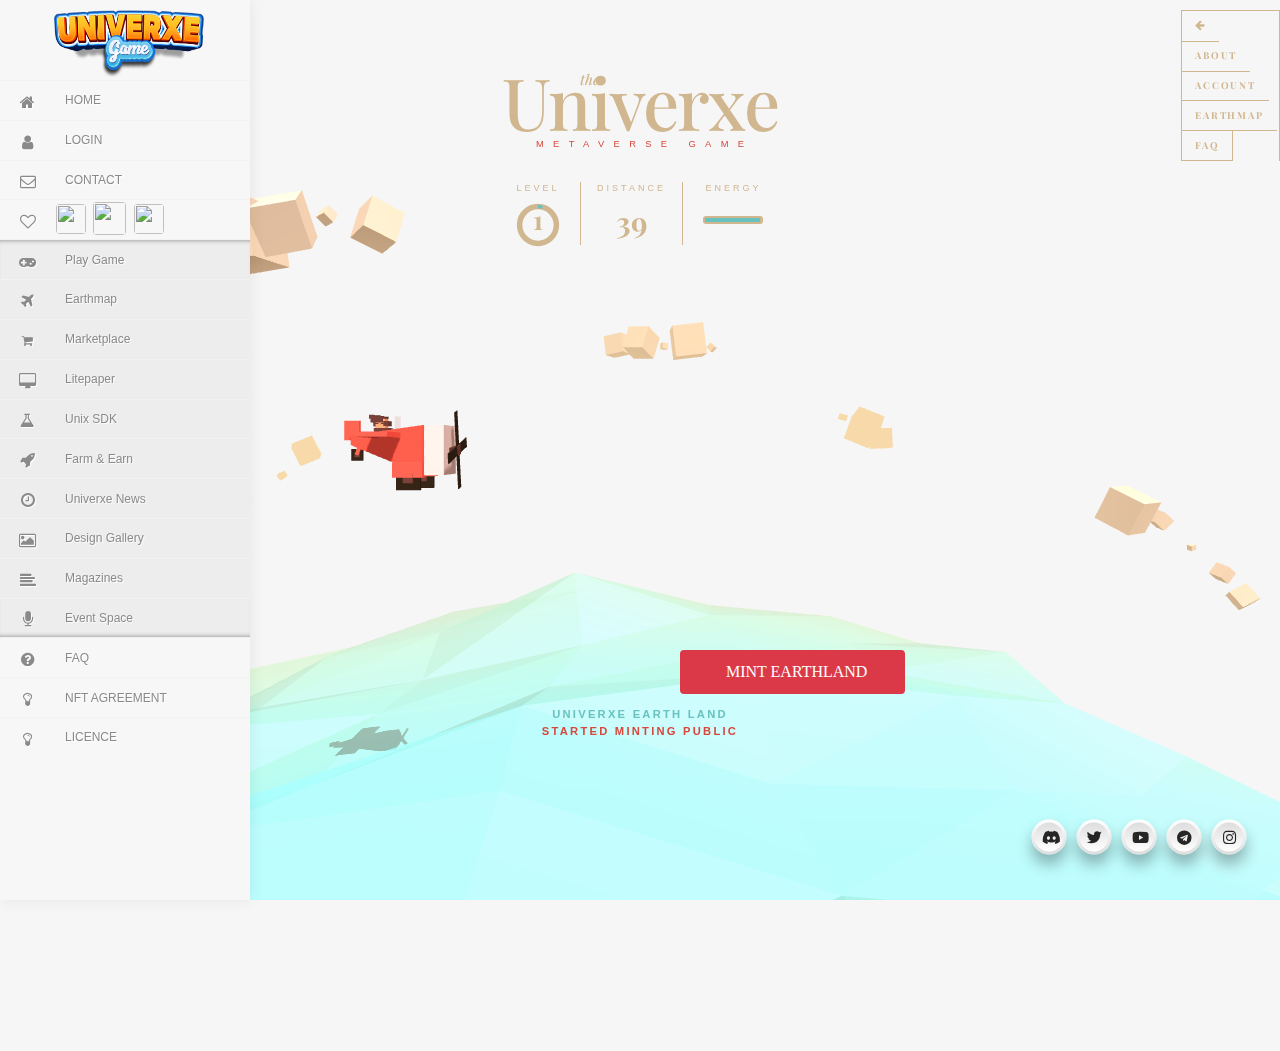
==== commit 0c059d20: "Update index.html" ====
--- a/index.html
+++ b/index.html
@@ -456,15 +456,12 @@
 					</div>
 				</div>
 			</div>
-			<div class="world" id="world" visibility="hidden"></div></br></br>
+			<div class="world" id="world"></div></br></br>
 			<div class="message message--replay" id="replayMessage">YOU ARE LOST </div><br><br><br><br>
-			<div class="message message--instructions" id="instructions"><br><br><br><br>UNIVERXE EARTH LAND<span>STARTED MINTING PUBLIC
+			<div class="message message--instructions" id="instructions"><br><br><br><br><p><p><p><p>UNIVERXE EARTH LAND<span>STARTED MINTING PUBLIC
 			</span></div>
 			
-<div class="world" id="world"></div></br></br>
-			<div class="message message--replay" id="replayMessage">YOU ARE LOST </div><br><br><br><br>
-			<div class="message message--instructions" id="instructions"><br><br><br><br>UNIVERXE EARTH LAND<span>STARTED MINTING PUBLIC
-			</span></div>
+
 		
 			
 			
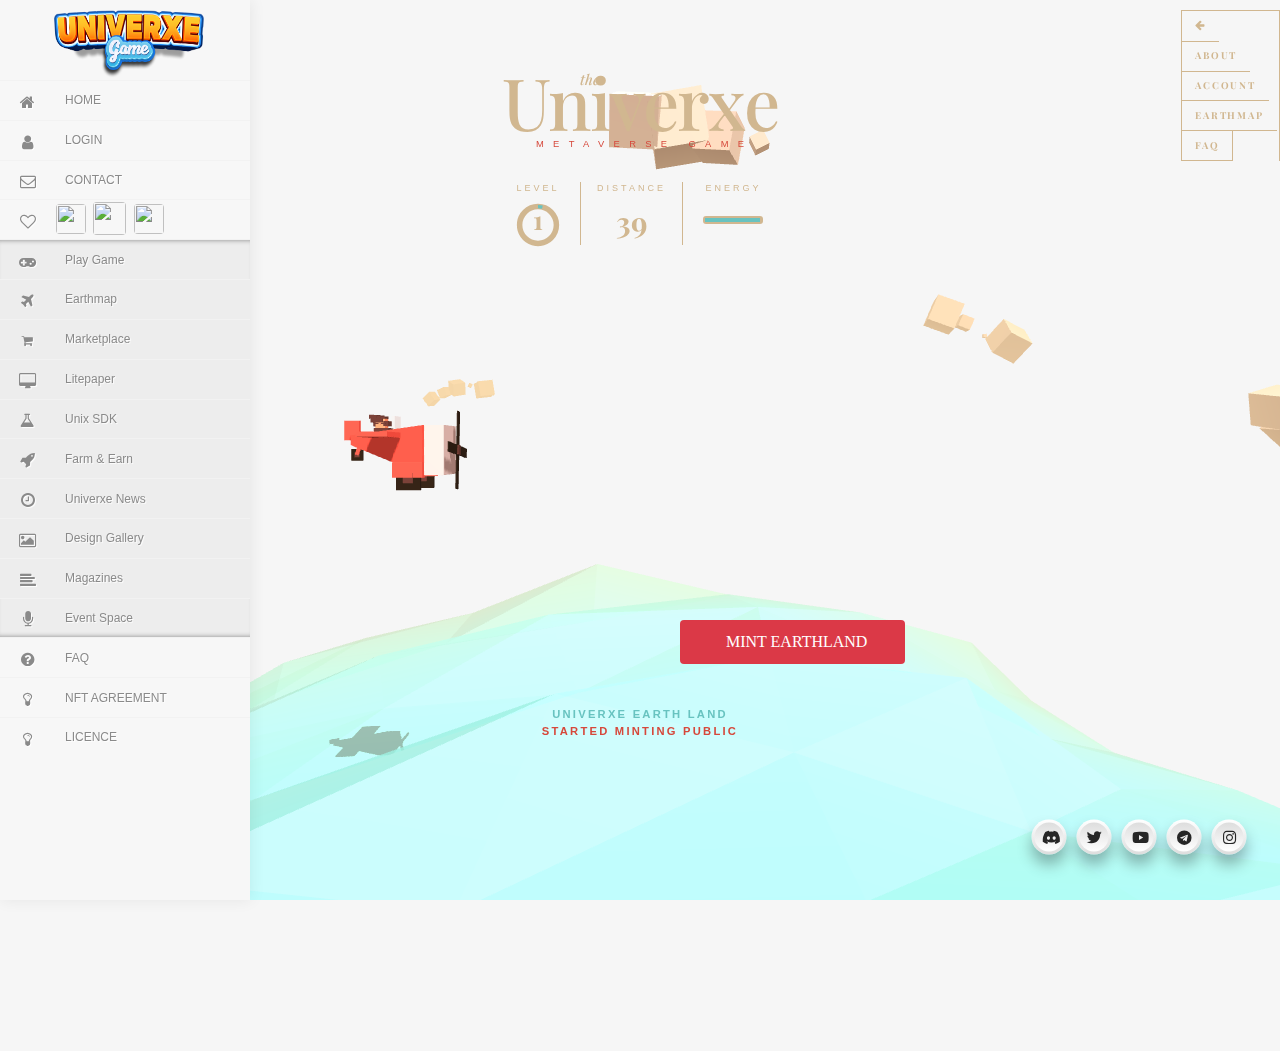
==== commit 598420d6: "Update index.html" ====
--- a/index.html
+++ b/index.html
@@ -402,7 +402,7 @@
 
 			<style>
 			magic{;z-index:9;font-family:fantasy;}
-			magic a{font-size:16px;background-image: linear-gradient(315deg, #4dccc6 0%, #96e4df 74%);background:#db3947;padding:10px;border-radius:4px;color:#fff;z-index:9;position:absolute;margin-top:650px;margin-left:680px;transition: all 0.9s ease;border:0px solid #fff;}
+			magic a{font-size:16px;background-image: linear-gradient(315deg, #4dccc6 0%, #96e4df 74%);background:#db3947;padding:10px;border-radius:4px;color:#fff;z-index:9;position:absolute;margin-top:620px;margin-left:680px;transition: all 0.9s ease;border:0px solid #fff;}
 			magic a:hover{background:#ba2935;text-decoration:none;color:#ffk;transition: all 0.9s ease;}
 
 }
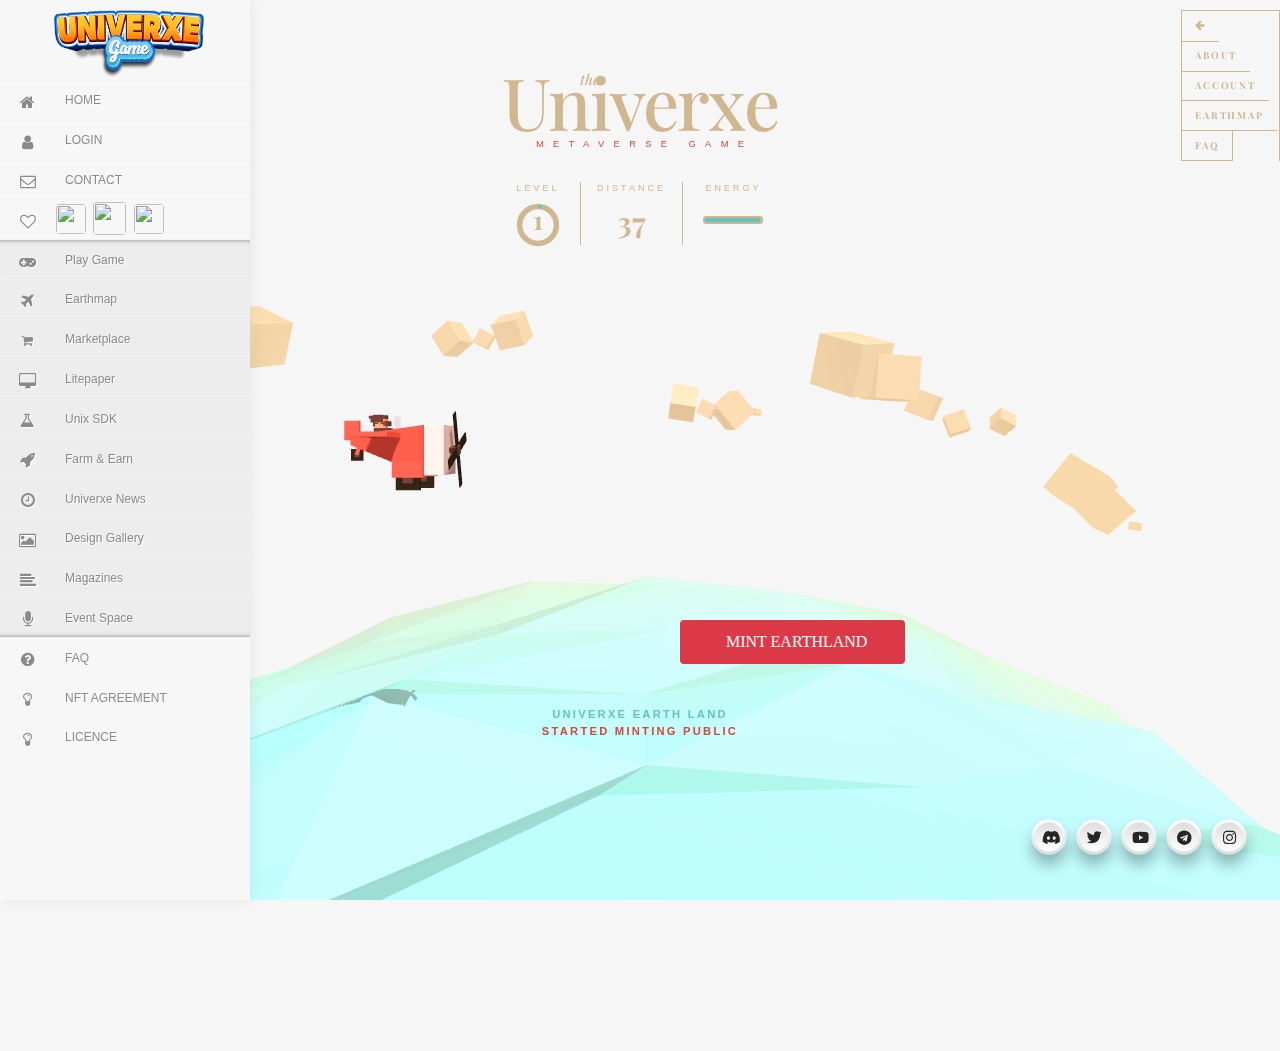
==== commit 341fc781: "Update index.html" ====
--- a/index.html
+++ b/index.html
@@ -396,7 +396,7 @@
 	
 
 
-		<magic><a href="https://www.launchmynft.io/collections/0x5ed8a4244fb0a12dc7ace3d8dcc17563d745eb2a09d9c426332c416dd5b4e99c/cJtHOXqK4tEqIKJDMIUf">&nbsp;&nbsp;&nbsp;&nbsp;&nbsp;&nbsp;&nbsp;&nbsp;&nbsp;MINT EARTHLAND&nbsp;&nbsp;&nbsp;&nbsp;&nbsp;&nbsp;&nbsp;</a></magic>
+		<magic><a href="https://mint.univerxe.io">&nbsp;&nbsp;&nbsp;&nbsp;&nbsp;&nbsp;&nbsp;&nbsp;&nbsp;MINT EARTHLAND&nbsp;&nbsp;&nbsp;&nbsp;&nbsp;&nbsp;&nbsp;</a></magic>
 			
 					
 
